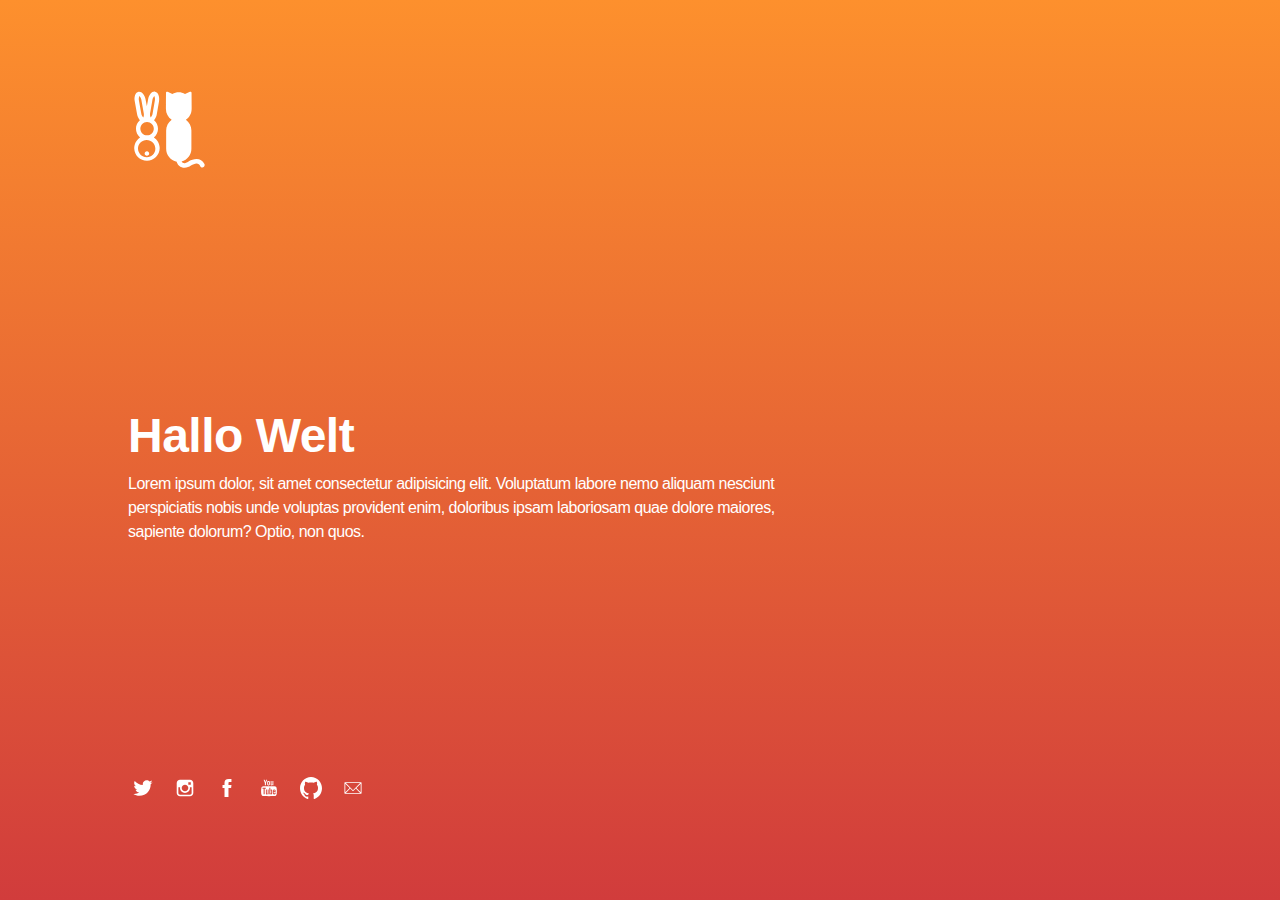
==== index.html @ 35a46583 "Added starting files" ====
<!DOCTYPE html>
<html lang="de">
  <head>
    <meta charset="UTF-8" />
    <meta http-equiv="X-UA-Compatible" content="IE=edge" />

    <!-- SEO -->
    <title>Meine 1. Website</title>
    <meta name="description" content="" />
    <meta name="robots" content="index, follow" />

    <!-- Social & Open Graph -->
    <meta property="og:title" content="" />
    <meta property="og:description" content="" />
    <meta property="og:image" content="" />
    <meta property="og:url" content="" />
    <meta name="twitter:title" content="" />
    <meta name="twitter:description" content="" />
    <meta name="twitter:image" content="" />
    <meta name="twitter:card" content="summary_large_image" />
    <meta name="twitter:site" content="" />
    <meta name="twitter:creator" content="" />

    <!-- Favicon -->
    <link rel="icon" type="image/svg+xml" href="favicon.svg" />

    <!-- Styles -->
    <link
      rel="stylesheet"
      href="assets/css/style.css"
      type="text/css"
      media="screen"
    />
    <meta
      name="viewport"
      content="width=device-width,initial-scale=1"
    />
  </head>

  <body id="fullsingle" class="page-template-page-fullsingle-me">
    <div class="fs-me">
      <!-- Content Container -->
      <div class="me-content">
        <div class="logo">
          <img
            src="images/hur_logo_white.svg"
            alt="Logo"
            width="80"
            height="80"
          />
        </div>

        <!-- Sag was über Dich -->
        <div class="bio">
          <h1>Hallo Welt</h1>
          <p>
            Lorem ipsum dolor, sit amet consectetur adipisicing elit.
            Voluptatum labore nemo aliquam nesciunt perspiciatis nobis
            unde voluptas provident enim, doloribus ipsam laboriosam
            quae dolore maiores, sapiente dolorum? Optio, non quos.
          </p>
        </div>

        <div class="network">
          <ul>
            <!-- Twitter icon reference  -->
            <li>
              <a
                class="icon-twitter"
                href="https://www.twitter.com/ha5inho"
              >
                <svg class="svg-icon" viewBox="0 0 20 20">
                  <path
                    fill="none"
                    d="M18.258,3.266c-0.693,0.405-1.46,0.698-2.277,0.857c-0.653-0.686-1.586-1.115-2.618-1.115c-1.98,0-3.586,1.581-3.586,3.53c0,0.276,0.031,0.545,0.092,0.805C6.888,7.195,4.245,5.79,2.476,3.654C2.167,4.176,1.99,4.781,1.99,5.429c0,1.224,0.633,2.305,1.596,2.938C2.999,8.349,2.445,8.19,1.961,7.925C1.96,7.94,1.96,7.954,1.96,7.97c0,1.71,1.237,3.138,2.877,3.462c-0.301,0.08-0.617,0.123-0.945,0.123c-0.23,0-0.456-0.021-0.674-0.062c0.456,1.402,1.781,2.422,3.35,2.451c-1.228,0.947-2.773,1.512-4.454,1.512c-0.291,0-0.575-0.016-0.855-0.049c1.588,1,3.473,1.586,5.498,1.586c6.598,0,10.205-5.379,10.205-10.045c0-0.153-0.003-0.305-0.01-0.456c0.7-0.499,1.308-1.12,1.789-1.827c-0.644,0.28-1.334,0.469-2.06,0.555C17.422,4.782,17.99,4.091,18.258,3.266"
                  ></path>
                </svg>
              </a>
            </li>
            <!-- Instagram icon reference  -->
            <li>
              <a class="icon-instagram" href="#" target="_blank">
                <svg class="svg-icon" viewBox="0 0 20 20">
                  <path
                    fill="none"
                    d="M14.52,2.469H5.482c-1.664,0-3.013,1.349-3.013,3.013v9.038c0,1.662,1.349,3.012,3.013,3.012h9.038c1.662,0,3.012-1.35,3.012-3.012V5.482C17.531,3.818,16.182,2.469,14.52,2.469 M13.012,4.729h2.26v2.259h-2.26V4.729z M10,6.988c1.664,0,3.012,1.349,3.012,3.012c0,1.664-1.348,3.013-3.012,3.013c-1.664,0-3.012-1.349-3.012-3.013C6.988,8.336,8.336,6.988,10,6.988 M16.025,14.52c0,0.831-0.676,1.506-1.506,1.506H5.482c-0.831,0-1.507-0.675-1.507-1.506V9.247h1.583C5.516,9.494,5.482,9.743,5.482,10c0,2.497,2.023,4.52,4.518,4.52c2.494,0,4.52-2.022,4.52-4.52c0-0.257-0.035-0.506-0.076-0.753h1.582V14.52z"
                  ></path>
                </svg>
              </a>
            </li>
            <!-- Facebook icon reference  -->
            <li>
              <a class="icon-facebook" href="#">
                <svg class="svg-icon" viewBox="0 0 20 20">
                  <path
                    fill="none"
                    d="M11.344,5.71c0-0.73,0.074-1.122,1.199-1.122h1.502V1.871h-2.404c-2.886,0-3.903,1.36-3.903,3.646v1.765h-1.8V10h1.8v8.128h3.601V10h2.403l0.32-2.718h-2.724L11.344,5.71z"
                  ></path>
                </svg>
              </a>
            </li>

            <!-- YouTube icon reference  -->
            <li>
              <a class="icon-youtube" href="#">
                <svg class="svg-icon" viewBox="0 0 20 20">
                  <path
                    fill="none"
                    d="M9.426,7.625h0.271c0.596,0,1.079-0.48,1.079-1.073V4.808c0-0.593-0.483-1.073-1.079-1.073H9.426c-0.597,0-1.079,0.48-1.079,1.073v1.745C8.347,7.145,8.83,7.625,9.426,7.625 M9.156,4.741c0-0.222,0.182-0.402,0.404-0.402c0.225,0,0.405,0.18,0.405,0.402V6.62c0,0.222-0.181,0.402-0.405,0.402c-0.223,0-0.404-0.181-0.404-0.402V4.741z M12.126,7.625c0.539,0,1.013-0.47,1.013-0.47v0.403h0.81V3.735h-0.81v2.952c0,0-0.271,0.335-0.54,0.335c-0.271,0-0.271-0.202-0.271-0.202V3.735h-0.81v3.354C11.519,7.089,11.586,7.625,12.126,7.625 M6.254,7.559H7.2v-2.08l1.079-2.952H7.401L6.727,4.473L6.052,2.527H5.107l1.146,2.952V7.559z M11.586,12.003c-0.175,0-0.312,0.104-0.405,0.204v2.706c0.086,0.091,0.213,0.18,0.405,0.18c0.405,0,0.405-0.451,0.405-0.451v-2.188C11.991,12.453,11.924,12.003,11.586,12.003 M14.961,8.463c0,0-2.477-0.129-4.961-0.129c-2.475,0-4.96,0.129-4.96,0.129c-1.119,0-2.025,0.864-2.025,1.93c0,0-0.203,1.252-0.203,2.511c0,1.252,0.203,2.51,0.203,2.51c0,1.066,0.906,1.931,2.025,1.931c0,0,2.438,0.129,4.96,0.129c2.437,0,4.961-0.129,4.961-0.129c1.117,0,2.024-0.864,2.024-1.931c0,0,0.202-1.268,0.202-2.51c0-1.268-0.202-2.511-0.202-2.511C16.985,9.328,16.078,8.463,14.961,8.463 M7.065,10.651H6.052v5.085H5.107v-5.085H4.095V9.814h2.97V10.651z M9.628,15.736h-0.81v-0.386c0,0-0.472,0.45-1.012,0.45c-0.54,0-0.606-0.515-0.606-0.515v-3.991h0.809v3.733c0,0,0,0.193,0.271,0.193c0.27,0,0.54-0.322,0.54-0.322v-3.604h0.81V15.736z M12.801,14.771c0,0,0,1.03-0.742,1.03c-0.455,0-0.73-0.241-0.878-0.429v0.364h-0.876V9.814h0.876v1.92c0.135-0.142,0.464-0.439,0.878-0.439c0.54,0,0.742,0.45,0.742,1.03V14.771z M15.973,12.39v1.287h-1.688v0.965c0,0,0,0.451,0.405,0.451s0.405-0.451,0.405-0.451v-0.45h0.877v0.708c0,0-0.136,0.901-1.215,0.901c-1.08,0-1.282-0.901-1.282-0.901v-2.51c0,0,0-1.095,1.282-1.095S15.973,12.39,15.973,12.39 M14.69,12.003c-0.405,0-0.405,0.45-0.405,0.45v0.579h0.811v-0.579C15.096,12.453,15.096,12.003,14.69,12.003"
                  ></path>
                </svg>
              </a>
            </li>

            <!-- GitHub icon reference  -->
            <li>
              <a class="icon-github" href="#">
                <svg class="svg-icon" viewBox="0 0 20 20">
                  <g
                    transform="matrix(0.613892,0,0,0.629428,9.99906,20.0808)"
                  >
                    <path
                      d="M0,-31.904C-8.995,-31.904 -16.288,-24.611 -16.288,-15.614C-16.288,-8.417 -11.621,-2.312 -5.148,-0.157C-4.333,-0.008 -4.036,-0.511 -4.036,-0.943C-4.036,-1.329 -4.05,-2.354 -4.058,-3.713C-8.589,-2.729 -9.545,-5.897 -9.545,-5.897C-10.286,-7.779 -11.354,-8.28 -11.354,-8.28C-12.833,-9.29 -11.242,-9.27 -11.242,-9.27C-9.607,-9.155 -8.747,-7.591 -8.747,-7.591C-7.294,-5.102 -4.934,-5.821 -4.006,-6.238C-3.858,-7.29 -3.438,-8.008 -2.972,-8.415C-6.589,-8.826 -10.392,-10.224 -10.392,-16.466C-10.392,-18.244 -9.757,-19.698 -8.715,-20.837C-8.883,-21.249 -9.442,-22.905 -8.556,-25.148C-8.556,-25.148 -7.188,-25.586 -4.076,-23.478C-2.777,-23.84 -1.383,-24.02 0.002,-24.026C1.385,-24.02 2.779,-23.84 4.08,-23.478C7.19,-25.586 8.555,-25.148 8.555,-25.148C9.444,-22.905 8.885,-21.249 8.717,-20.837C9.761,-19.698 10.392,-18.244 10.392,-16.466C10.392,-10.208 6.583,-8.831 2.954,-8.428C3.539,-7.925 4.06,-6.931 4.06,-5.411C4.06,-3.234 4.04,-1.477 4.04,-0.943C4.04,-0.507 4.333,0 5.16,-0.159C11.628,-2.318 16.291,-8.419 16.291,-15.614C16.291,-24.611 8.997,-31.904 0,-31.904"
                      fill="none"
                    />
                  </g>
                </svg>
              </a>
            </li>

            <!-- email icon reference one -->
            <li>
              <a class="icon-email" href="#">
                <svg class="svg-icon" viewBox="0 0 20 20">
                  <path
                    d="M17.388,4.751H2.613c-0.213,0-0.389,0.175-0.389,0.389v9.72c0,0.216,0.175,0.389,0.389,0.389h14.775c0.214,0,0.389-0.173,0.389-0.389v-9.72C17.776,4.926,17.602,4.751,17.388,4.751 M16.448,5.53L10,11.984L3.552,5.53H16.448zM3.002,6.081l3.921,3.925l-3.921,3.925V6.081z M3.56,14.471l3.914-3.916l2.253,2.253c0.153,0.153,0.395,0.153,0.548,0l2.253-2.253l3.913,3.916H3.56z M16.999,13.931l-3.921-3.925l3.921-3.925V13.931z"
                  ></path>
                </svg>
              </a>
            </li>
          </ul>
        </div>
      </div>
    </div>
  </body>
</html>
---- assets/css/style.css ----
/* -- Variables -- */
:root {
  --primary-color: #fff;
  --secondary-color: #000;
  --gradient-top-color: rgba(209, 60, 60, 1);
  --gradient-bottom-color: rgba(253, 144, 45, 1);
  --font: -apple-system, BlinkMacSystemFont, 'Segoe UI', Roboto,
    Oxygen-Sans, Ubuntu, Cantarell, 'Helvetica Neue', sans-serif;
}

/* -- CSS Reset -- */
* {
  text-rendering: optimizeLegibility;
  margin: 0;
  -webkit-box-sizing: border-box;
  box-sizing: border-box;
}

html,
body,
div,
h1,
a,
img,
ul,
li,
p {
  margin: 0;
  padding: 0;
  border: 0;
  font-size: 100%;
  font: inherit;
  vertical-align: baseline;
  font-family: var(--font);
}

body {
  min-height: 100vh;
  scroll-behavior: smooth;
  text-rendering: optimizeSpeed;
  line-height: 1.5;
  border-style: none;
}

ul {
  list-style: none;
}

body,
a,
a:hover {
  color: #000000;
}

a,
a:hover {
  text-decoration: none;
  border: none;
  border-style: none;
  -webkit-box-shadow: none;
  box-shadow: none;
}

img {
  max-width: 100%;
  display: block;
}

/* -- Content -- */

@-webkit-keyframes fadein {
  from {
    opacity: 0;
  }
  to {
    opacity: 1;
  }
}

@keyframes fadein {
  from {
    opacity: 0;
  }
  to {
    opacity: 1;
  }
}

body.page-template-page-fullsingle-me {
  height: 100vh;
  font-weight: 400;
  font-size: 1rem;
  letter-spacing: -0.5px;
  color: var(--primary-color);
  background: linear-gradient(
    0deg,
    var(--gradient-top-color) 0%,
    var(--gradient-bottom-color) 100%
  );
  /*
  background-image: linear-gradient(
      180deg,
      rgba(0, 0, 0, 0) 0%,
      rgba(0, 0, 0, 1) 100%
    ),
    url('../../images/hur_o.jpg');
  */
  background-position: center center;
  background-size: cover;
  margin: 0px;
}

body.page-template-page-fullsingle-me h1 {
  font-weight: 600;
  font-size: 3rem;
}

.fs-me {
  padding: 10vh 10vw;
  overflow: hidden;
  position: absolute;
  z-index: 1000;
}
@media (max-width: 500px) {
  .fs-me {
    padding: 5vh 5vw;
    text-align: center;
  }
}
.fs-me .me-content {
  height: 80vh;
  display: -webkit-box;
  display: -ms-flexbox;
  display: flex;
  -webkit-box-orient: vertical;
  -webkit-box-direction: normal;
  -ms-flex-direction: column;
  flex-direction: column;
}
@media (max-width: 500px) {
  .fs-me .me-content {
    height: 90vh;
  }
}

.logo {
  -webkit-box-flex: 1;
  -ms-flex: 1 1 auto;
  flex: 1 1 auto;
  display: -webkit-box;
  display: -ms-flexbox;
  display: flex;
  -webkit-box-orient: vertical;
  -webkit-box-direction: normal;
  -ms-flex-direction: column;
  flex-direction: column;
  -ms-flex-item-align: left;
  align-self: left;
  -webkit-animation: fadein 2s;
  animation: fadein 2s;
}

@media (max-width: 500px) {
  .logo {
    -ms-flex-item-align: center;
    -ms-grid-row-align: center;
    align-self: center;
  }
}

.logo img {
  max-width: 165px;
  height: auto;
}

.bio {
  -webkit-box-flex: 1;
  -ms-flex: 1 1 auto;
  flex: 1 1 auto;
  display: -webkit-box;
  display: -ms-flexbox;
  display: flex;
  -webkit-box-orient: vertical;
  -webkit-box-direction: normal;
  -ms-flex-direction: column;
  flex-direction: column;
  -webkit-box-pack: center;
  -ms-flex-pack: center;
  justify-content: center;
  -webkit-animation: fadein 4s;
  animation: fadein 4s;
  max-width: 66%;
}

@media (max-width: 800px) {
  .bio {
    max-width: none;
  }
}

.network {
  -webkit-box-flex: 1;
  -ms-flex: 1 1 auto;
  flex: 1 1 auto;
  display: -webkit-box;
  display: -ms-flexbox;
  display: flex;
  -webkit-box-orient: vertical;
  -webkit-box-direction: normal;
  -ms-flex-direction: column;
  flex-direction: column;
  -webkit-animation: fadein 6s;
  animation: fadein 6s;
  margin-top: auto;
}

.network ul {
  -webkit-animation: fadein 6s;
  animation: fadein 6s;
  margin-top: auto;
}

.network ul li {
  display: inline-block;
  margin-right: 8px;
}

.network ul li a {
  display: inline-block;
  width: 30px;
  height: 30px;
  cursor: pointer;
}

.network ul li a .svg-icon {
  padding: 4px;
  width: 22px;
  height: 22px;
  margin: 0;
  display: block;
  -webkit-box-sizing: content-box;
  box-sizing: content-box;
}

.network ul li a .svg-icon path {
  fill: var(--primary-color);
  -webkit-transition: 1s;
  transition: 1s;
}

.network ul li a:hover .svg-icon path {
  fill: var(--secondary-color);
  -webkit-transition: 0.1s;
  transition: 0.1s;
}
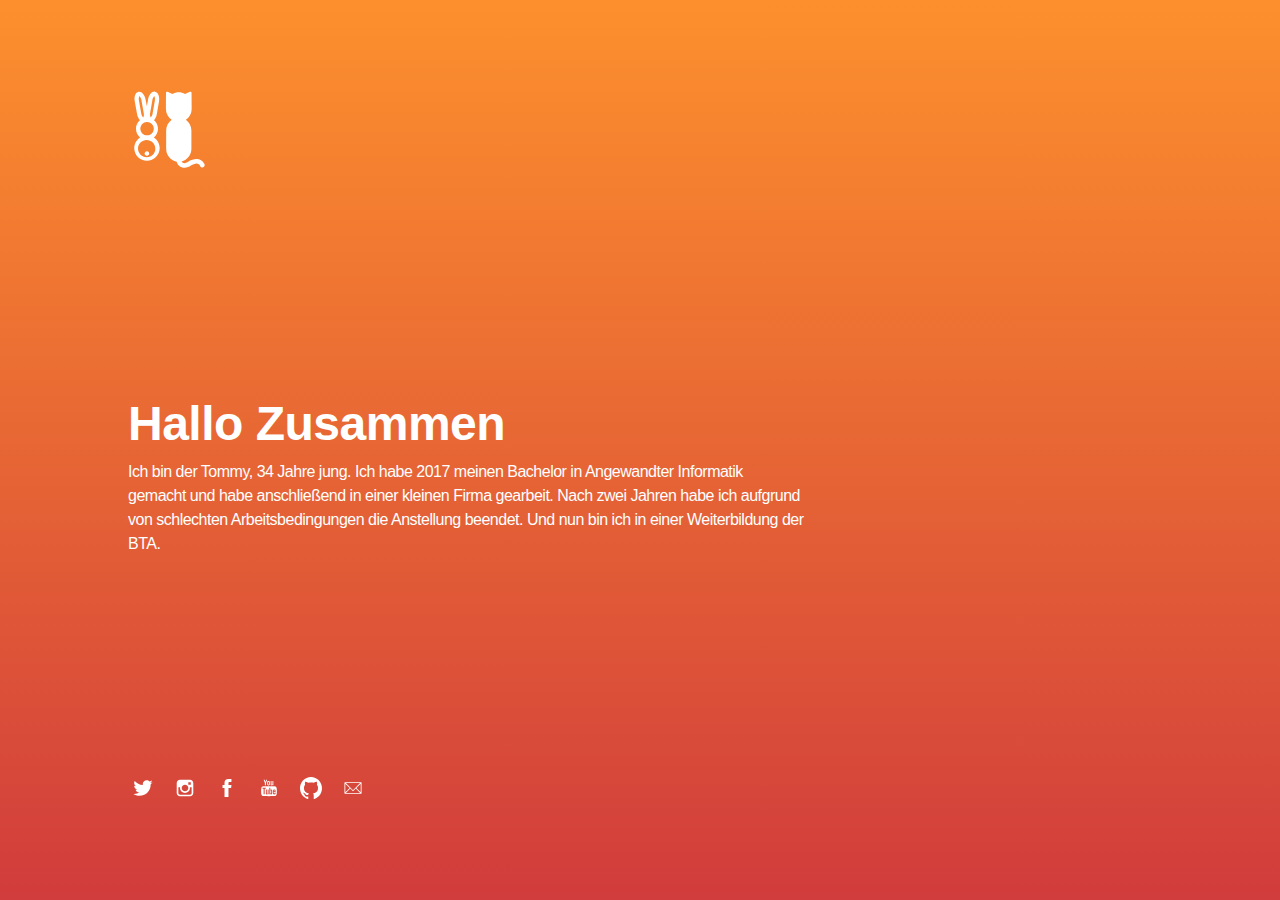
==== commit 61ef7c3b: "Update index.html (Title, Heading, Content)" ====
--- a/index.html
+++ b/index.html
@@ -5,7 +5,7 @@
     <meta http-equiv="X-UA-Compatible" content="IE=edge" />
 
     <!-- SEO -->
-    <title>Meine 1. Website</title>
+    <title>Tommys erste Website</title>
     <meta name="description" content="" />
     <meta name="robots" content="index, follow" />
 
@@ -52,12 +52,12 @@
 
         <!-- Sag was über Dich -->
         <div class="bio">
-          <h1>Hallo Welt</h1>
+          <h1>Hallo Zusammen</h1>
           <p>
-            Lorem ipsum dolor, sit amet consectetur adipisicing elit.
-            Voluptatum labore nemo aliquam nesciunt perspiciatis nobis
-            unde voluptas provident enim, doloribus ipsam laboriosam
-            quae dolore maiores, sapiente dolorum? Optio, non quos.
+            Ich bin der Tommy, 34 Jahre jung.
+            Ich habe 2017 meinen Bachelor in Angewandter Informatik gemacht und habe anschließend in einer kleinen Firma gearbeit.
+            Nach zwei Jahren habe ich aufgrund von schlechten Arbeitsbedingungen die Anstellung beendet.
+            Und nun bin ich in einer Weiterbildung der BTA.
           </p>
         </div>
 
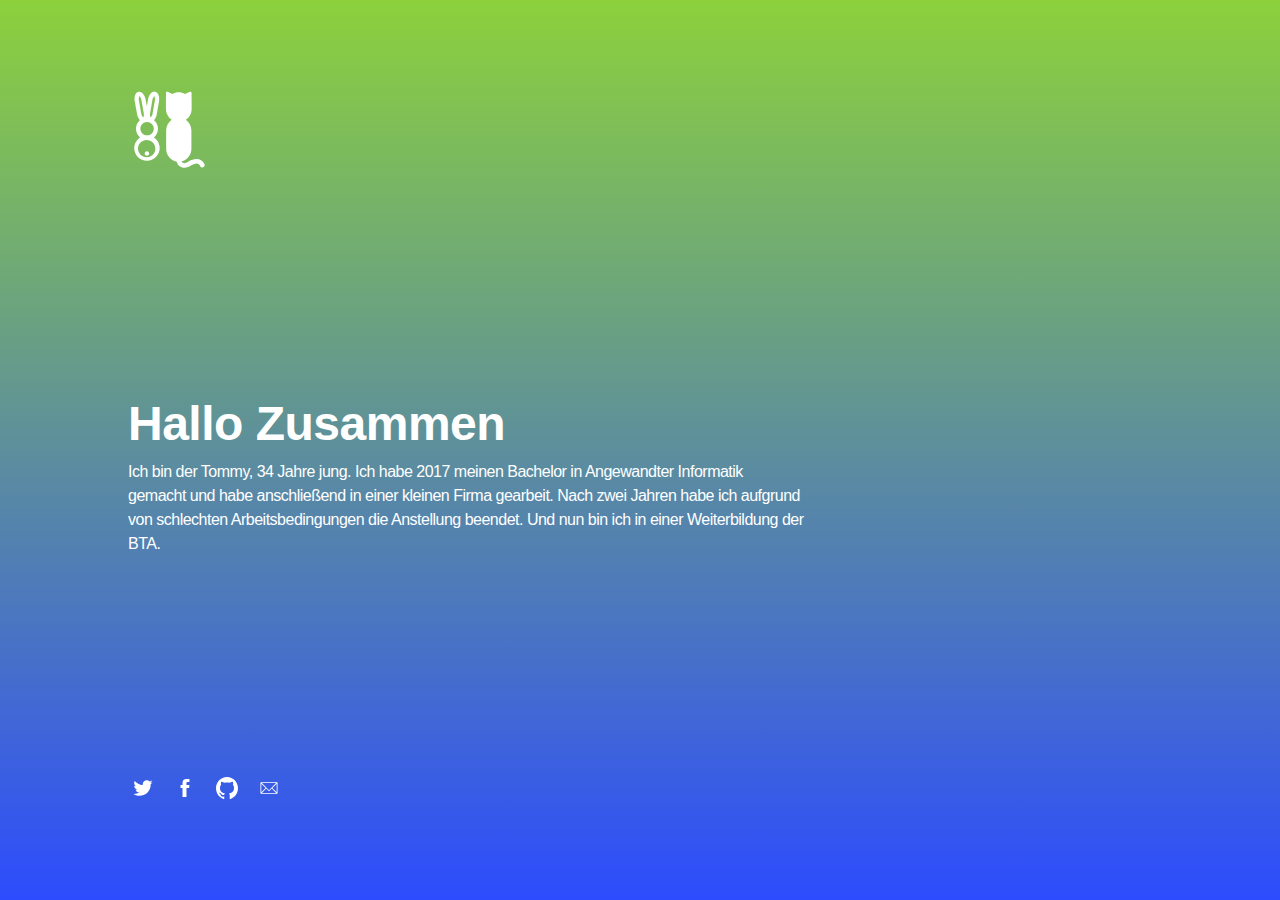
==== commit abb22a7c: "Updated links" ====
--- a/index.html
+++ b/index.html
@@ -67,7 +67,8 @@
             <li>
               <a
                 class="icon-twitter"
-                href="https://www.twitter.com/ha5inho"
+                href="https://www.twitter.com/TommyBall17"
+                target="_blank"
               >
                 <svg class="svg-icon" viewBox="0 0 20 20">
                   <path
@@ -78,7 +79,7 @@
               </a>
             </li>
             <!-- Instagram icon reference  -->
-            <li>
+            <!-- <li>
               <a class="icon-instagram" href="#" target="_blank">
                 <svg class="svg-icon" viewBox="0 0 20 20">
                   <path
@@ -87,10 +88,10 @@
                   ></path>
                 </svg>
               </a>
-            </li>
+            </li> -->
             <!-- Facebook icon reference  -->
             <li>
-              <a class="icon-facebook" href="#">
+              <a class="icon-facebook" href="https://www.facebook.com/tommy.ball.7965" target="_blank">
                 <svg class="svg-icon" viewBox="0 0 20 20">
                   <path
                     fill="none"
@@ -101,7 +102,7 @@
             </li>
 
             <!-- YouTube icon reference  -->
-            <li>
+            <!-- <li>
               <a class="icon-youtube" href="#">
                 <svg class="svg-icon" viewBox="0 0 20 20">
                   <path
@@ -110,11 +111,11 @@
                   ></path>
                 </svg>
               </a>
-            </li>
+            </li> -->
 
             <!-- GitHub icon reference  -->
             <li>
-              <a class="icon-github" href="#">
+              <a class="icon-github" href="https://github.com/xTsumetaix" target="_blank">
                 <svg class="svg-icon" viewBox="0 0 20 20">
                   <g
                     transform="matrix(0.613892,0,0,0.629428,9.99906,20.0808)"
@@ -130,7 +131,7 @@
 
             <!-- email icon reference one -->
             <li>
-              <a class="icon-email" href="#">
+              <a class="icon-email" href="mailto:xtsumetaix@gmail.com">
                 <svg class="svg-icon" viewBox="0 0 20 20">
                   <path
                     d="M17.388,4.751H2.613c-0.213,0-0.389,0.175-0.389,0.389v9.72c0,0.216,0.175,0.389,0.389,0.389h14.775c0.214,0,0.389-0.173,0.389-0.389v-9.72C17.776,4.926,17.602,4.751,17.388,4.751 M16.448,5.53L10,11.984L3.552,5.53H16.448zM3.002,6.081l3.921,3.925l-3.921,3.925V6.081z M3.56,14.471l3.914-3.916l2.253,2.253c0.153,0.153,0.395,0.153,0.548,0l2.253-2.253l3.913,3.916H3.56z M16.999,13.931l-3.921-3.925l3.921-3.925V13.931z"
--- a/assets/css/style.css
+++ b/assets/css/style.css
@@ -2,8 +2,8 @@
 :root {
   --primary-color: #fff;
   --secondary-color: #000;
-  --gradient-top-color: rgba(209, 60, 60, 1);
-  --gradient-bottom-color: rgba(253, 144, 45, 1);
+  --gradient-top-color: rgb(140, 209, 60);
+  --gradient-bottom-color: rgb(45, 76, 253);
   --font: -apple-system, BlinkMacSystemFont, 'Segoe UI', Roboto,
     Oxygen-Sans, Ubuntu, Cantarell, 'Helvetica Neue', sans-serif;
 }
@@ -93,7 +93,7 @@
   letter-spacing: -0.5px;
   color: var(--primary-color);
   background: linear-gradient(
-    0deg,
+    180deg,
     var(--gradient-top-color) 0%,
     var(--gradient-bottom-color) 100%
   );
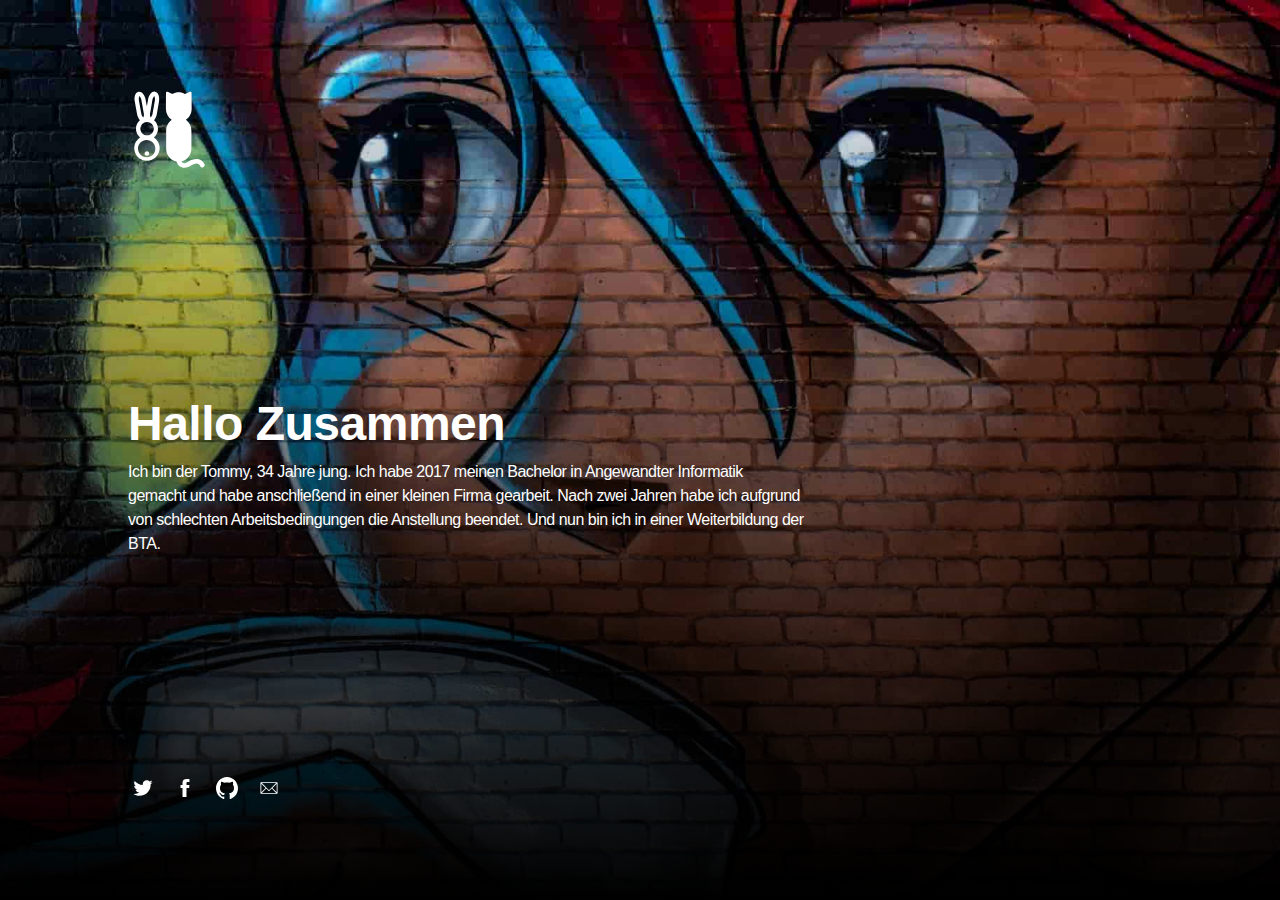
==== commit 2d376170: "Background-image added" ====
--- a/index.html
+++ b/index.html
@@ -31,33 +31,31 @@
       type="text/css"
       media="screen"
     />
-    <meta
-      name="viewport"
-      content="width=device-width,initial-scale=1"
-    />
+    <meta name="viewport" content="width=device-width,initial-scale=1" />
   </head>
 
   <body id="fullsingle" class="page-template-page-fullsingle-me">
     <div class="fs-me">
       <!-- Content Container -->
       <div class="me-content">
-        <div class="logo">
-          <img
-            src="images/hur_logo_white.svg"
-            alt="Logo"
-            width="80"
-            height="80"
-          />
-        </div>
+  <div class="logo">
+    <img
+      src="images/hur_logo_white.svg"
+      alt="Logo"
+      width="80"
+      height="80"
+    />
+  </div>
 
         <!-- Sag was über Dich -->
         <div class="bio">
           <h1>Hallo Zusammen</h1>
           <p>
-            Ich bin der Tommy, 34 Jahre jung.
-            Ich habe 2017 meinen Bachelor in Angewandter Informatik gemacht und habe anschließend in einer kleinen Firma gearbeit.
-            Nach zwei Jahren habe ich aufgrund von schlechten Arbeitsbedingungen die Anstellung beendet.
-            Und nun bin ich in einer Weiterbildung der BTA.
+            Ich bin der Tommy, 34 Jahre jung. Ich habe 2017 meinen Bachelor in
+            Angewandter Informatik gemacht und habe anschließend in einer
+            kleinen Firma gearbeit. Nach zwei Jahren habe ich aufgrund von
+            schlechten Arbeitsbedingungen die Anstellung beendet. Und nun bin
+            ich in einer Weiterbildung der BTA.
           </p>
         </div>
 
@@ -91,7 +89,11 @@
             </li> -->
             <!-- Facebook icon reference  -->
             <li>
-              <a class="icon-facebook" href="https://www.facebook.com/tommy.ball.7965" target="_blank">
+              <a
+                class="icon-facebook"
+                href="https://www.facebook.com/tommy.ball.7965"
+                target="_blank"
+              >
                 <svg class="svg-icon" viewBox="0 0 20 20">
                   <path
                     fill="none"
@@ -115,11 +117,13 @@
 
             <!-- GitHub icon reference  -->
             <li>
-              <a class="icon-github" href="https://github.com/xTsumetaix" target="_blank">
+              <a
+                class="icon-github"
+                href="https://github.com/xTsumetaix"
+                target="_blank"
+              >
                 <svg class="svg-icon" viewBox="0 0 20 20">
-                  <g
-                    transform="matrix(0.613892,0,0,0.629428,9.99906,20.0808)"
-                  >
+                  <g transform="matrix(0.613892,0,0,0.629428,9.99906,20.0808)">
                     <path
                       d="M0,-31.904C-8.995,-31.904 -16.288,-24.611 -16.288,-15.614C-16.288,-8.417 -11.621,-2.312 -5.148,-0.157C-4.333,-0.008 -4.036,-0.511 -4.036,-0.943C-4.036,-1.329 -4.05,-2.354 -4.058,-3.713C-8.589,-2.729 -9.545,-5.897 -9.545,-5.897C-10.286,-7.779 -11.354,-8.28 -11.354,-8.28C-12.833,-9.29 -11.242,-9.27 -11.242,-9.27C-9.607,-9.155 -8.747,-7.591 -8.747,-7.591C-7.294,-5.102 -4.934,-5.821 -4.006,-6.238C-3.858,-7.29 -3.438,-8.008 -2.972,-8.415C-6.589,-8.826 -10.392,-10.224 -10.392,-16.466C-10.392,-18.244 -9.757,-19.698 -8.715,-20.837C-8.883,-21.249 -9.442,-22.905 -8.556,-25.148C-8.556,-25.148 -7.188,-25.586 -4.076,-23.478C-2.777,-23.84 -1.383,-24.02 0.002,-24.026C1.385,-24.02 2.779,-23.84 4.08,-23.478C7.19,-25.586 8.555,-25.148 8.555,-25.148C9.444,-22.905 8.885,-21.249 8.717,-20.837C9.761,-19.698 10.392,-18.244 10.392,-16.466C10.392,-10.208 6.583,-8.831 2.954,-8.428C3.539,-7.925 4.06,-6.931 4.06,-5.411C4.06,-3.234 4.04,-1.477 4.04,-0.943C4.04,-0.507 4.333,0 5.16,-0.159C11.628,-2.318 16.291,-8.419 16.291,-15.614C16.291,-24.611 8.997,-31.904 0,-31.904"
                       fill="none"
@@ -131,7 +135,7 @@
 
             <!-- email icon reference one -->
             <li>
-              <a class="icon-email" href="mailto:xtsumetaix@gmail.com">
+              <a class="icon-email" href="mail:xtsumetaix@gmail.com">
                 <svg class="svg-icon" viewBox="0 0 20 20">
                   <path
                     d="M17.388,4.751H2.613c-0.213,0-0.389,0.175-0.389,0.389v9.72c0,0.216,0.175,0.389,0.389,0.389h14.775c0.214,0,0.389-0.173,0.389-0.389v-9.72C17.776,4.926,17.602,4.751,17.388,4.751 M16.448,5.53L10,11.984L3.552,5.53H16.448zM3.002,6.081l3.921,3.925l-3.921,3.925V6.081z M3.56,14.471l3.914-3.916l2.253,2.253c0.153,0.153,0.395,0.153,0.548,0l2.253-2.253l3.913,3.916H3.56z M16.999,13.931l-3.921-3.925l3.921-3.925V13.931z"
--- a/assets/css/style.css
+++ b/assets/css/style.css
@@ -97,14 +97,14 @@
     var(--gradient-top-color) 0%,
     var(--gradient-bottom-color) 100%
   );
-  /*
+  
   background-image: linear-gradient(
       180deg,
       rgba(0, 0, 0, 0) 0%,
       rgba(0, 0, 0, 1) 100%
     ),
-    url('../../images/hur_o.jpg');
-  */
+    url('../../images/background-image.jpg');
+ 
   background-position: center center;
   background-size: cover;
   margin: 0px;
